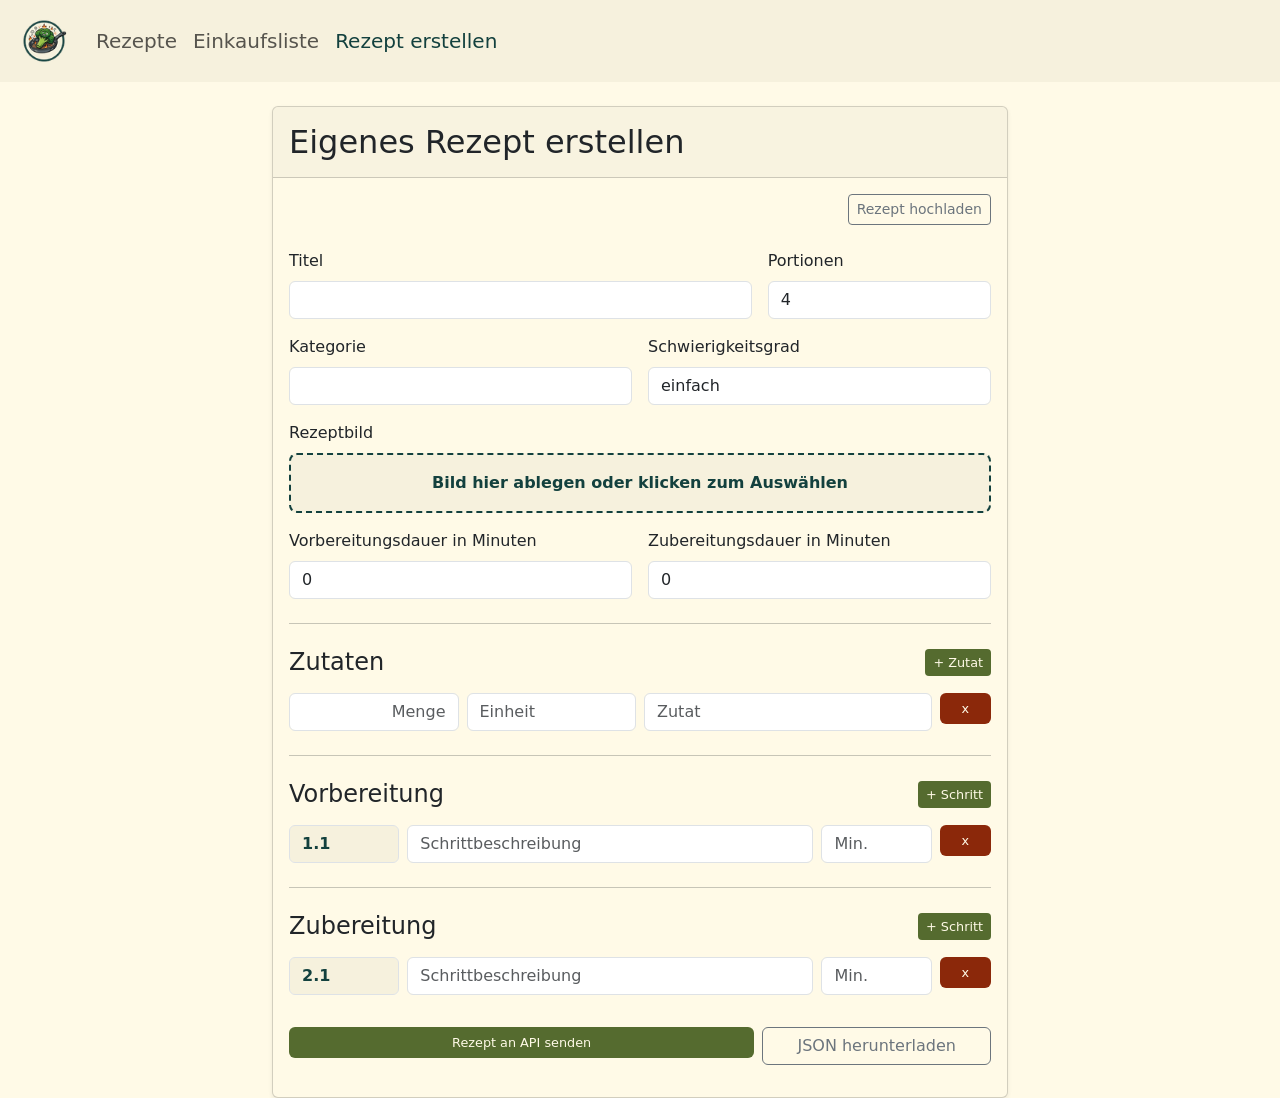
==== EigenesRezept.html @ d2a77f77 "Add files via upload V9" ====
﻿<!-- ----------------------------------------------------------------------------------------------------------------------------->
<!-- Kochbuch-Website - Eigenes Rezept Formular                                                                                       -->
<!-- ----------------------------------------------------------------------------------------------------------------------------->
<!-- Webtechnologien 2026                                                                                                       -->
<!-- Team Brokkoli                                                                                                              -->
<!-- ----------------------------------------------------------------------------------------------------------------------------->


<!DOCTYPE html>
<html lang="de">

<head>
    <meta charset="utf-8">
    <meta name="author" content="Luzie Kübler">
    <meta name="viewport" content="width=device-width, initial-scale=1">
    <title>Rezept erstellen</title>
    <link href="https://cdn.jsdelivr.net/npm/bootstrap@5.3.8/dist/css/bootstrap.min.css" rel="stylesheet"
        integrity="sha384-sRIl4kxILFvY47J16cr9ZwB07vP4J8+LH7qKQnuqkuIAvNWLzeN8tE5YBujZqJLB" crossorigin="anonymous">
    <link rel="stylesheet" href="css/style.css">
</head>

<body>
    <header>
        <nav class="navbar navbar-expand-lg eigene_navbar fs-5 bg-light mb-4">
            <a class="navbar-brand mx-3" href="#"><img src="img/Logo.png" class="img-fluid"
                    alt="Logo der App mit einem Brokkoli, der in einer Pfanne gegart wird"></a>
            <button class="navbar-toggler" type="button" data-bs-toggle="collapse" data-bs-target="#navbarSupportedContent"
                aria-controls="navbarSupportedContent" aria-expanded="false" aria-label="Toggle navigation">
                <span class="navbar-toggler-icon"></span>
            </button>

            <div class="collapse navbar-collapse" id="navbarSupportedContent">
                <ul class="navbar-nav me-auto">
                    <li class="nav-item">
                        <a class="nav-link" href="Rezepte.html">Rezepte</a>
                    </li>
                    <li class="nav-item">
                        <a class="nav-link" href="Einkaufsliste.html">Einkaufsliste</a>
                    </li>
                    <li class="nav-item">
                        <a class="nav-link active" aria-current="page" href="EigenesRezept.html">Rezept erstellen</a>
                    </li>
                </ul>
            </div>
        </nav>
    </header>

    <main class="container">
        <div class="row justify-content-center">
            <div class="col-md-8">
                <div class="card shadow-sm">
                    <div class="card-header py-3">
                        <h2 class="mb-0">Eigenes Rezept erstellen</h2>
                    </div>

                    <div class="card-body">
                        <div class="json-import-zeile mb-4">
                            <!--<span class="text-muted small">Vorhandenes Rezept laden:</span> -->
                            <input type="file" class="d-none" id="rezept-json-datei" accept=".json,application/json">
                            <button type="button" class="btn btn-sm btn-outline-secondary" id="rezept-json-laden">
                                Rezept hochladen
                            </button>
                        </div>

                        <form id="rezept-formular">
                            <div class="row g-3">
                                <div class="col-md-8">
                                    <label class="form-label" for="titel">Titel</label>
                                    <input type="text" class="form-control" id="titel" required>
                                </div>

                                <div class="col-md-4">
                                    <label class="form-label" for="portionen">Portionen</label>
                                    <input type="number" class="form-control" id="portionen" min="1" value="4" required>
                                </div>

                                <div class="col-md-6">
                                    <label class="form-label" for="kategorie">Kategorie</label>
                                    <input type="text" class="form-control" id="kategorie" required>
                                </div>

                                <div class="col-md-6">
                                    <label class="form-label" for="schwierigkeit">Schwierigkeitsgrad</label>
                                    <select class="form-control" id="schwierigkeit" required>
                                        <option value="einfach">einfach</option>
                                        <option value="mittel">mittel</option>
                                        <option value="schwer">schwer</option>
                                    </select>
                                </div>

                                <div class="col-12">
                                    <label class="form-label" for="bild-datei">Rezeptbild</label>
                                    <div class="bild-upload" id="bild-upload-bereich">
                                        <input type="file" class="d-none" id="bild-datei" accept="image/*">
                                        <div class="bild-upload-hinweis" id="bild-upload-hinweis">
                                            Bild hier ablegen oder klicken zum Auswählen
                                        </div>
                                        <img src="" alt="Vorschau des ausgewählten Rezeptbildes" class="bild-vorschau d-none" id="bild-vorschau">
                                        <button type="button" class="btn btn-sm btn-rot mt-2 d-none" id="bild-entfernen">
                                            Bild entfernen
                                        </button>
                                    </div>
                                </div>

                                <div class="col-md-6">
                                    <label class="form-label" for="vorbereitung-min">Vorbereitungsdauer in Minuten</label>
                                    <input type="number" class="form-control" id="vorbereitung-min" min="0" value="0">
                                </div>

                                <div class="col-md-6">
                                    <label class="form-label" for="kochen-min">Zubereitungsdauer in Minuten</label>
                                    <input type="number" class="form-control" id="kochen-min" min="0" value="0">
                                </div>
                            </div>

                            <hr class="my-4">

                            <div class="d-flex justify-content-between align-items-center mb-3">
                                <h4 class="mb-0">Zutaten</h4>
                                <button type="button" class="btn btn-sm btn-gruen" id="zutat-hinzufuegen">+ Zutat</button>
                            </div>

                            <div id="zutaten-container"></div>

                            <hr class="my-4">

                            <div class="d-flex justify-content-between align-items-center mb-3">
                                <h4 class="mb-0">Vorbereitung</h4>
                                <button type="button" class="btn btn-sm btn-gruen" id="vorbereitung-hinzufuegen">
                                    + Schritt
                                </button>
                            </div>

                            <div id="vorbereitung-container"></div>

                            <hr class="my-4">

                            <div class="d-flex justify-content-between align-items-center mb-3">
                                <h4 class="mb-0">Zubereitung</h4>
                                <button type="button" class="btn btn-sm btn-gruen" id="zubereitung-hinzufuegen">
                                    + Schritt
                                </button>
                            </div>

                            <div id="zubereitung-container"></div>

                            <div class="row g-2 mt-4">
                                <div class="col-md-8">
                                    <button type="submit" class="btn btn-gruen w-100">Rezept an API senden</button>
                                </div>
                                <div class="col-md-4">
                                    <button type="button" class="btn btn-outline-secondary w-100" id="rezept-json-speichern">
                                        JSON herunterladen
                                    </button>
                                </div>
                            </div>

                            <div class="mt-3" id="formular-meldung"></div>
                        </form>
                    </div>
                </div>
            </div>
        </div>
    </main>

    <script src="js/script-eigenesrezept.js"></script>
    <script src="https://cdn.jsdelivr.net/npm/bootstrap@5.3.8/dist/js/bootstrap.bundle.min.js"></script>
</body>

</html>
---- css/style.css ----
/* ---------------------------------------------------------------------------------------------------------------------------*/
/* Style für Kochbuch-Website                                                                                                 */
/* ---------------------------------------------------------------------------------------------------------------------------*/
/* Webtechnologien 2026                                                                                                       */
/* Team Brokkoli                                                                                                              */
/* ---------------------------------------------------------------------------------------------------------------------------*/
/* Farbpalette:                                                                                                               */
/*   helles beige: #fffae7                                                                                                    */
/*   dunkles beige: #f6f1dd                                                                                                   */
/*   grün: #458a33                                                                                                            */
/*   graugrün: #13413e                                                                                                        */
/* ---------------------------------------------------------------------------------------------------------------------------*/


/* Farben */
:root {
    --hintergrund-hell:      #fffae7;
    --hintergrund-dunkel:    #f6f1dd;
    --hintergrund-gruen:     darkolivegreen;
    --hintergrund-hellgruen: #83906c;
    --schrift-standard:      #13413e;
    --schrift-dunkel:        #13413e;
    --schrift-hoover:        #13413e;;
    --begrenzungen:          #13413e;
    --button-gruen:          darkolivegreen;
    --button-gruen-hoover:   #13413e;
    --button-rot:            #8b280a;
    --button-rot-hoover:     #a9411b;
}


/* Body */
body {
    background-color: var(--hintergrund-hell);
    color: var(--text);
}

/* Überschriften und Schriftarten */




/* Buttons */
.btn-gruen {
    background-color: var(--button-gruen);
    color: var(--hintergrund-hell);
    border: none;
    font-size: 0.8rem;
}

.btn-gruen:hover {
    background-color: var(--button-gruen-hoover);
    color: var(--hintergrund-hell);
}

.btn-rot {
    background-color: var(--button-rot);
    color: var(--hintergrund-hell);
    border: none;
    font-size: 0.8rem;
}

.btn-rot:hover {
    background-color: var(--button-rot-hoover);
    color: var(--hintergrund-hell);
}

/* Navigationsleiste */
.eigene_navbar {
    background-color: var(--hintergrund-dunkel) !important;
}

.navbar-nav .nav-link.active {
    color: var(--schrift-dunkel) !important;
}

.navbar-nav .nav-link:hover {
    color: var(--schrift-hoover) !important;
}

.navbar-brand img {
    width: 56px;
    height: 56px;
    object-fit: contain;
}

.eigene_navbar {
    min-height: 72px;
}

/* Suchleiste mit Filtern*/
.search-container {
    position: relative;
    display: flex;
    justify-content: center;
}
.greenbanner {
    background-color: var(--hintergrund-gruen);
    padding: 18px;
}

.search-input {
    height: 50px;
    border-radius: 30px;
    padding-left: 35px;
    border: none;
    display: flex;
    justify-content: center;
}

.search-btn {
    background-color: transparent;
    border: none;
}

.search-icon {
    height: 50px;
    background-color: var(--hintergrund-hellgruen);
    display: flex;
    align-items: center;
    margin-left: 20px;
    border-radius: 20px;
    padding: 10px;
}

.filter-btn {
    height: 50px;
    background-color: var(--hintergrund-gruen);
    display: flex;
    align-items: center;
    margin-right: 20px;
    border-radius: 20px;
    padding: 10px;
}

.filter-container {
    position: relative;
    display: flex;
}

.filterauswahl {
    background-color: var(--hintergrund-gruen);
    padding: 10px;
    border-radius: 20px;
    margin-right: 20px;
    color: white;
}

.filterauswahl select {
    width: 160px;
    background-color: white;
}

.filter-container {
    flex-wrap: wrap;
    gap: 0.75rem;
}

.filterauswahl {
    margin-right: 0;
}

@media (max-width: 768px) {
    .filter-container {
        flex-direction: column;
    }

    .filterauswahl {
        width: 100%;
        flex-wrap: wrap;
    }

    .filterauswahl select {
        width: 100%;
    }
}

/* Rezeptkarten (Rezepte) */
.begrenzung{
    border: 3px solid var(--begrenzungen) !important;    
    display: flex !important;           
    line-height: 0 !important;
}

.begrenzung img{
    transition: transform 0.3s ease;
    width: 100%;
    height: auto;
    display: block !important;
}

.begrenzung:hover img{
    transform: scale(1.1);
}

.recipe-title-overlay {
    text-shadow: 2px 2px 4px rgba(0, 0, 0, 0.7);
}

.filter{
    filter: sepia(30%);
}

@media (max-width: 576px) {
    .d-flex.justify-content-between.align-items-center {
        flex-wrap: wrap;
        gap: 0.75rem;
    }

    .d-flex.gap-3 {
        flex-wrap: wrap;
        gap: 0.5rem !important;
    }
}


/* Zettel und Listen (Einkaufs- und Vorratsliste) */
.card {
    background-color: var(--hintergrund-hell);
}

.list-group-item {
    background-color: var(--hintergrund-hell) !important;
    border-color: var(--begrenzungen);
    color: var(--schrift-standard) !important;
}

.listen-eintrag {
    display: grid;
    grid-template-columns: 1fr auto;
    align-items: center;
    gap: 1rem;
}

.artikel-info {
    display: flex;
    gap: 0.75rem;
    align-items: baseline;
    min-width: 0;
}

.artikel-menge {
    flex: 0 0 auto;
}

.artikel-name {
    word-break: break-word;
}

.listen-eintrag .btn-group {
    justify-self: end;
    width: auto;
}

.listen-eintrag .btn {
    width: auto;
    min-width: 72px;
    padding: 0.25rem 0.6rem;
}

/* Zutaten und Portionen (Rezept) */
.zutaten-liste-zeile {
    display: grid;
    grid-template-columns: 45px 65px 1fr;
    align-items: center;
    gap: 0.5rem;
}

.zutat-menge {
    text-align: right;
    color: var(--schrift-standard);
}

.zutat-einheit {
    color: #6c757d;
}

.zutat-name {
    color: var(--schrift-standard);
}

.portionen-input {
    max-width: 55px;
    flex-shrink: 0;
    text-align: center;
}

/*Styling Startseite*/
.titel-hintergrund {
    position: absolute;
    bottom: 0;
    left: 0;
    width: 100%;
    padding: 1rem;
    background: #13413E66; 
    backdrop-filter: blur(8px); 
    -webkit-backdrop-filter: blur(8px);
}

.badges-liste {
    display: flex;
    flex-wrap: wrap;
    gap: 0.25rem;
    margin-bottom: 0.5rem;
}

.rezept-badge {
    display: inline-block;
    padding: 0.75rem 0.75rem;
    font-size: 0.7rem;
    font-weight: 500;
    border-radius: 0.75rem;
    color: #ffffff;
    background-color: #FFFAE733;
    border: 1px solid #FFFFFF4C;
}

.rezept-titel {
    margin: 0;
    color: #ffffff;
    text-shadow: 2px 2px 4px #00000080;
}

@media (max-width: 576px) {
    .card-header {
        flex-direction: column;
        align-items: stretch !important;
        gap: 0.75rem;
    }

    .card-header .btn-group {
        width: 100%;
    }

    .card-header .btn {
        flex: 1;
    }
}

/* Bild-Upload (Eigenes Rezept) */
.bild-upload {
    border: 2px dashed var(--begrenzungen);
    border-radius: 0.5rem;
    padding: 1rem;
    text-align: center;
    cursor: pointer;
    background-color: var(--hintergrund-dunkel);
    color: var(--schrift-standard);
}

.bild-upload-aktiv {
    background-color: var(--hintergrund-hellgruen);
}

.bild-upload-hinweis {
    font-weight: 600;
}

.bild-vorschau {
    display: block;
    max-width: 100%;
    max-height: 260px;
    object-fit: cover;
    border-radius: 0.5rem;
    margin: 0.75rem auto 0;
}

/* Eigenes Rezept: dezenter JSON-Import und dynamische Schritte */
.json-import-zeile {
    display: flex;
    justify-content: flex-end;
    align-items: center;
    gap: 0.75rem;
}

.schritt-eingabe .schritt-nummer {
    background-color: var(--hintergrund-dunkel);
    color: var(--schrift-standard);
    font-weight: 600;
}

/* Rezeptseite: Schritte mit optionaler Zeitangabe */
.rezept-schritt {
    padding: 0.75rem 0;
    border-top: 1px solid rgba(19, 65, 62, 0.2);
}

.rezept-schritt-kopf {
    display: flex;
    align-items: baseline;
    justify-content: space-between;
    gap: 1rem;
    margin-bottom: 0.35rem;
}

.rezept-schritt-titel {
    margin: 0;
    font-size: 1.05rem;
    font-weight: 600;
}

.rezept-schritt-zeit {
    color: #6c757d;
    font-size: 0.9rem;
    white-space: nowrap;
}

/* Barrierefreiheit */
a:focus-visible,
button:focus-visible,
input:focus-visible,
select:focus-visible,
textarea:focus-visible {
    outline: 3px solid #13413e;
    outline-offset: 3px;
}
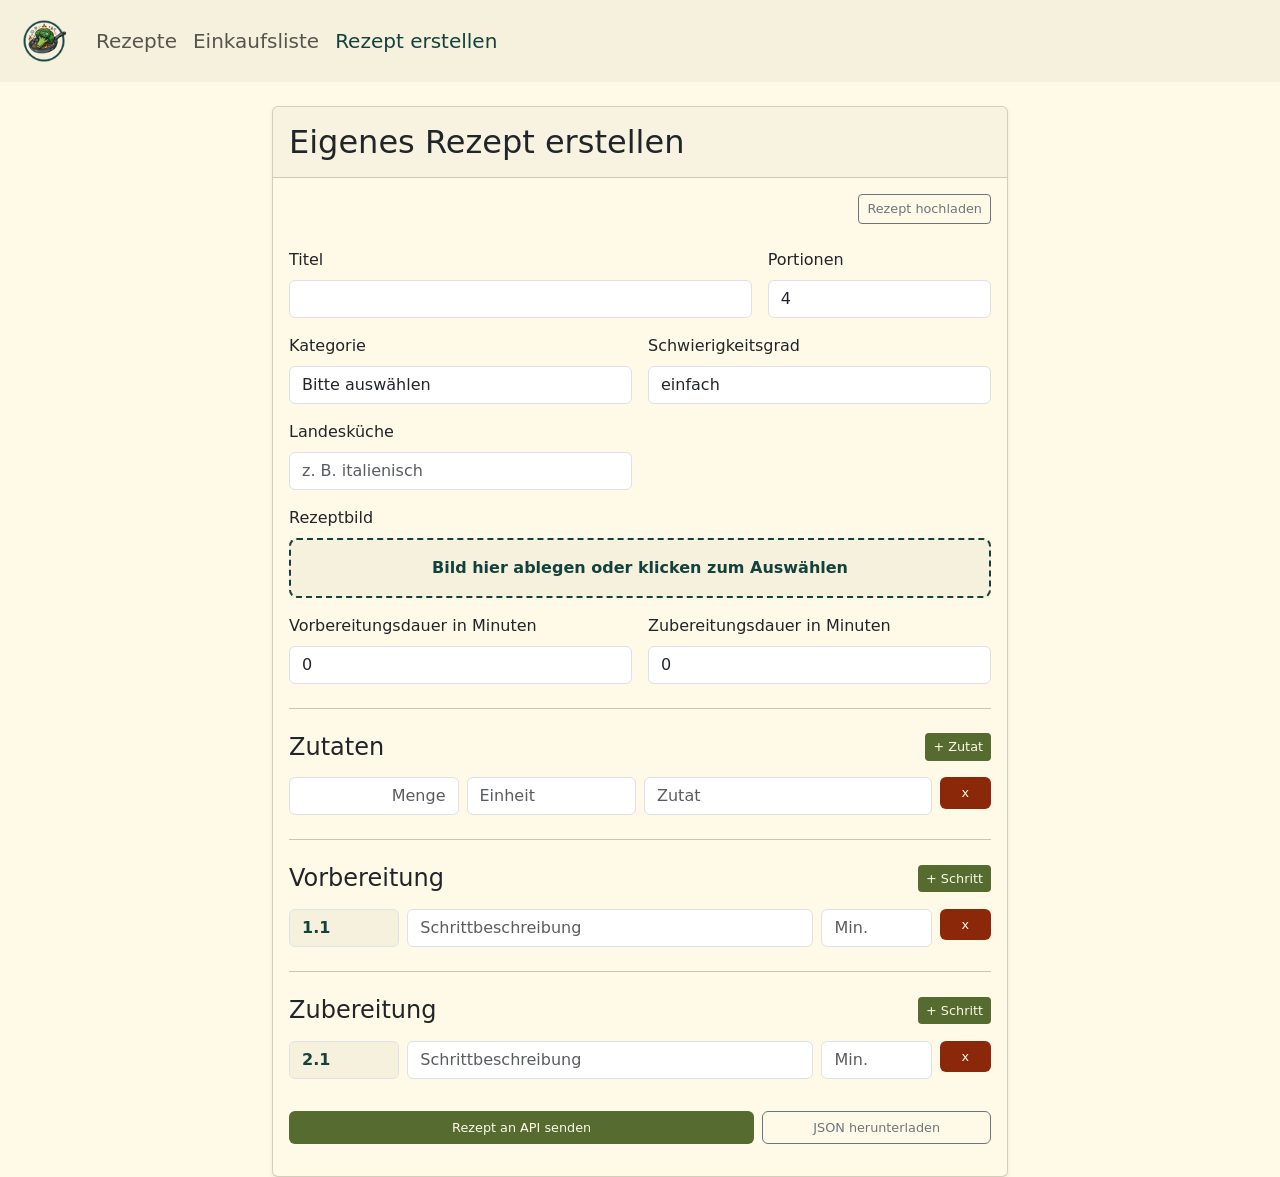
==== commit b798edfe: "Add files via upload" ====
--- a/EigenesRezept.html
+++ b/EigenesRezept.html
@@ -1,10 +1,9 @@
-﻿<!-- ----------------------------------------------------------------------------------------------------------------------------->
-<!-- Kochbuch-Website - Eigenes Rezept Formular                                                                                       -->
-<!-- ----------------------------------------------------------------------------------------------------------------------------->
-<!-- Webtechnologien 2026                                                                                                       -->
-<!-- Team Brokkoli                                                                                                              -->
-<!-- ----------------------------------------------------------------------------------------------------------------------------->
-
+﻿<!-- -------------------------------------->
+<!-- Kochbuch-Website - Eigenes Rezept   -->
+<!-- -------------------------------------->
+<!-- Webtechnologien 2026                -->
+<!-- Team Brokkoli                       -->
+<!-- -------------------------------------->
 
 <!DOCTYPE html>
 <html lang="de">
@@ -20,19 +19,20 @@
 </head>
 
 <body>
+<!-- Header mit Navbar samt Logo   -->
     <header>
         <nav class="navbar navbar-expand-lg eigene_navbar fs-5 bg-light mb-4">
             <a class="navbar-brand mx-3" href="#"><img src="img/Logo.png" class="img-fluid"
                     alt="Logo der App mit einem Brokkoli, der in einer Pfanne gegart wird"></a>
             <button class="navbar-toggler" type="button" data-bs-toggle="collapse" data-bs-target="#navbarSupportedContent"
-                aria-controls="navbarSupportedContent" aria-expanded="false" aria-label="Toggle navigation">
+                aria-controls="navbarSupportedContent" aria-expanded="false" aria-label="Navigation ein- oder ausblenden">
                 <span class="navbar-toggler-icon"></span>
             </button>
 
             <div class="collapse navbar-collapse" id="navbarSupportedContent">
                 <ul class="navbar-nav me-auto">
                     <li class="nav-item">
-                        <a class="nav-link" href="Rezepte.html">Rezepte</a>
+                        <a class="nav-link" href="index.html">Rezepte</a>
                     </li>
                     <li class="nav-item">
                         <a class="nav-link" href="Einkaufsliste.html">Einkaufsliste</a>
@@ -45,40 +45,53 @@
         </nav>
     </header>
 
+<!-- Eigenes Rezept - Formular -->
     <main class="container">
         <div class="row justify-content-center">
             <div class="col-md-8">
                 <div class="card shadow-sm">
                     <div class="card-header py-3">
-                        <h2 class="mb-0">Eigenes Rezept erstellen</h2>
+                        <h2 class="mb-0" id="formular-titel">Eigenes Rezept erstellen</h2>
                     </div>
 
+    <!-- Eigenes Rezept importieren (JSON) -->
                     <div class="card-body">
                         <div class="json-import-zeile mb-4">
-                            <!--<span class="text-muted small">Vorhandenes Rezept laden:</span> -->
                             <input type="file" class="d-none" id="rezept-json-datei" accept=".json,application/json">
-                            <button type="button" class="btn btn-sm btn-outline-secondary" id="rezept-json-laden">
+                            <button type="button" class="btn btn-sm btn-outline-secondary" id="rezept-json-laden" aria-label="Rezept aus einer JSON-Datei laden">
                                 Rezept hochladen
                             </button>
                         </div>
 
+    <!-- Eigenes Rezept eingeben -->                    
                         <form id="rezept-formular">
                             <div class="row g-3">
+                                <!-- Titel -->
                                 <div class="col-md-8">
                                     <label class="form-label" for="titel">Titel</label>
                                     <input type="text" class="form-control" id="titel" required>
                                 </div>
 
+                                <!-- Portionen -->
                                 <div class="col-md-4">
                                     <label class="form-label" for="portionen">Portionen</label>
                                     <input type="number" class="form-control" id="portionen" min="1" value="4" required>
                                 </div>
-
+                                
+                                <!-- Kategorie --> 
                                 <div class="col-md-6">
                                     <label class="form-label" for="kategorie">Kategorie</label>
-                                    <input type="text" class="form-control" id="kategorie" required>
-                                </div>
-
+                                    <select class="form-control" id="kategorie" required>
+                                        <option value="" selected disabled>Bitte auswählen</option>
+                                        <option value="Frühstück">Frühstück</option>
+                                        <option value="Hauptgericht">Hauptgericht</option>
+                                        <option value="Vorspeise">Vorspeise</option>
+                                        <option value="Dessert">Dessert</option>
+                                        <option value="Sonstiges">Sonstiges</option>
+                                    </select>
+                                </div>
+
+                                <!-- Schwierigkeitsgrad -->
                                 <div class="col-md-6">
                                     <label class="form-label" for="schwierigkeit">Schwierigkeitsgrad</label>
                                     <select class="form-control" id="schwierigkeit" required>
@@ -88,6 +101,13 @@
                                     </select>
                                 </div>
 
+                                <!-- Landesküche -->
+                                <div class="col-md-6">
+                                    <label class="form-label" for="kueche">Landesküche</label>
+                                    <input type="text" class="form-control" id="kueche" placeholder="z. B. italienisch" required>
+                                </div>
+
+                                <!-- Bild-Upload -->
                                 <div class="col-12">
                                     <label class="form-label" for="bild-datei">Rezeptbild</label>
                                     <div class="bild-upload" id="bild-upload-bereich">
@@ -96,12 +116,13 @@
                                             Bild hier ablegen oder klicken zum Auswählen
                                         </div>
                                         <img src="" alt="Vorschau des ausgewählten Rezeptbildes" class="bild-vorschau d-none" id="bild-vorschau">
-                                        <button type="button" class="btn btn-sm btn-rot mt-2 d-none" id="bild-entfernen">
+                                        <button type="button" class="btn btn-sm btn-rot mt-2 d-none" id="bild-entfernen" aria-label="Ausgewähltes Rezeptbild entfernen">
                                             Bild entfernen
                                         </button>
                                     </div>
                                 </div>
 
+                                <!-- Vorbereitungs- und Zubereitungsdauer -->
                                 <div class="col-md-6">
                                     <label class="form-label" for="vorbereitung-min">Vorbereitungsdauer in Minuten</label>
                                     <input type="number" class="form-control" id="vorbereitung-min" min="0" value="0">
@@ -115,47 +136,48 @@
 
                             <hr class="my-4">
 
+                            <!-- Zutaten-Bereich mit Button und Container (wird dynamisch erweitert) -->
                             <div class="d-flex justify-content-between align-items-center mb-3">
                                 <h4 class="mb-0">Zutaten</h4>
-                                <button type="button" class="btn btn-sm btn-gruen" id="zutat-hinzufuegen">+ Zutat</button>
-                            </div>
-
+                                <button type="button" class="btn btn-sm btn-gruen" id="zutat-hinzufuegen" aria-label="Weitere Zutat hinzufügen">+ Zutat</button>
+                            </div>
                             <div id="zutaten-container"></div>
 
                             <hr class="my-4">
 
+                            <!-- Vorbereitungs-Bereich mit Button und Container (wird dynamisch erweitert) -->
                             <div class="d-flex justify-content-between align-items-center mb-3">
                                 <h4 class="mb-0">Vorbereitung</h4>
-                                <button type="button" class="btn btn-sm btn-gruen" id="vorbereitung-hinzufuegen">
+                                <button type="button" class="btn btn-sm btn-gruen" id="vorbereitung-hinzufuegen" aria-label="Weiteren Vorbereitungsschritt hinzufügen">
                                     + Schritt
                                 </button>
                             </div>
-
                             <div id="vorbereitung-container"></div>
 
                             <hr class="my-4">
 
+                            <!-- Zubereitungs-Bereich mit Button und Container (wird dynamisch erweitert) -->
                             <div class="d-flex justify-content-between align-items-center mb-3">
                                 <h4 class="mb-0">Zubereitung</h4>
-                                <button type="button" class="btn btn-sm btn-gruen" id="zubereitung-hinzufuegen">
+                                <button type="button" class="btn btn-sm btn-gruen" id="zubereitung-hinzufuegen" aria-label="Weiteren Zubereitungsschritt hinzufügen">
                                     + Schritt
                                 </button>
                             </div>
-
                             <div id="zubereitung-container"></div>
 
+    <!-- Eigenes Rezept senden oder speichern -->
                             <div class="row g-2 mt-4">
                                 <div class="col-md-8">
-                                    <button type="submit" class="btn btn-gruen w-100">Rezept an API senden</button>
+                                    <button type="submit" class="btn btn-gruen w-100 h-100" id="rezept-api-senden" aria-label="Rezept an die API senden">Rezept an API senden</button>
                                 </div>
                                 <div class="col-md-4">
-                                    <button type="button" class="btn btn-outline-secondary w-100" id="rezept-json-speichern">
+                                    <button type="button" class="btn btn-outline-secondary w-100 h-100" id="rezept-json-speichern" aria-label="Rezept als JSON-Datei herunterladen">
                                         JSON herunterladen
                                     </button>
                                 </div>
                             </div>
 
-                            <div class="mt-3" id="formular-meldung"></div>
+                            <div class="mt-3" id="formular-meldung" aria-live="polite" aria-atomic="true"></div>
                         </form>
                     </div>
                 </div>
@@ -163,8 +185,30 @@
         </div>
     </main>
 
+<!-- API-Key Abfrage -->
+    <div class="modal fade" id="api-key-dialog" tabindex="-1" aria-labelledby="api-key-dialog-titel" aria-hidden="true">
+        <div class="modal-dialog modal-dialog-centered">
+            <div class="modal-content eigener-dialog">
+                <div class="modal-header">
+                    <h2 class="modal-title fs-5" id="api-key-dialog-titel">API-Key eingeben</h2>
+                </div>
+                <div class="modal-body">
+                    <p>Zum Speichern im Backend wird ein API-Key benötigt. Er wird nicht im Browser gespeichert.</p>
+                    <label for="api-key-eingabe" class="form-label">API-Key</label>
+                    <input type="password" class="form-control" id="api-key-eingabe" autocomplete="off" aria-describedby="api-key-hinweis">
+                    <div id="api-key-hinweis" class="form-text">Der Schlüssel gilt nur für diesen Sendevorgang.</div>
+                    <div class="alert alert-danger d-none mt-3 mb-0" id="api-key-fehler" role="alert"></div>
+                </div>
+                <div class="modal-footer">
+                    <button type="button" class="btn btn-rot" data-bs-dismiss="modal" id="api-key-abbrechen" aria-label="API-Übertragung abbrechen">Abbrechen</button>
+                    <button type="button" class="btn btn-gruen" id="api-key-bestaetigen" aria-label="API-Key bestätigen und Rezept senden">OK</button>
+                </div>
+            </div>
+        </div>
+    </div>
+
+    <script src="https://cdn.jsdelivr.net/npm/bootstrap@5.3.8/dist/js/bootstrap.bundle.min.js"></script>
     <script src="js/script-eigenesrezept.js"></script>
-    <script src="https://cdn.jsdelivr.net/npm/bootstrap@5.3.8/dist/js/bootstrap.bundle.min.js"></script>
 </body>
 
 </html>
--- a/css/style.css
+++ b/css/style.css
@@ -41,6 +41,10 @@
 
 
 /* Buttons */
+.btn {
+    font-size: 0.8rem;
+}
+
 .btn-gruen {
     background-color: var(--button-gruen);
     color: var(--hintergrund-hell);
@@ -63,6 +67,19 @@
 .btn-rot:hover {
     background-color: var(--button-rot-hoover);
     color: var(--hintergrund-hell);
+}
+
+/* Einheitliche Dialogfenster im Farbschema der Website */
+.eigener-dialog {
+    color: var(--schrift-standard);
+    background-color: var(--hintergrund-hell);
+    border: 2px solid var(--begrenzungen);
+}
+
+.eigener-dialog .modal-header,
+.eigener-dialog .modal-footer {
+    background-color: var(--hintergrund-dunkel);
+    border-color: rgba(19, 65, 62, 0.25);
 }
 
 /* Navigationsleiste */
@@ -413,4 +430,4 @@
 textarea:focus-visible {
     outline: 3px solid #13413e;
     outline-offset: 3px;
-}+}
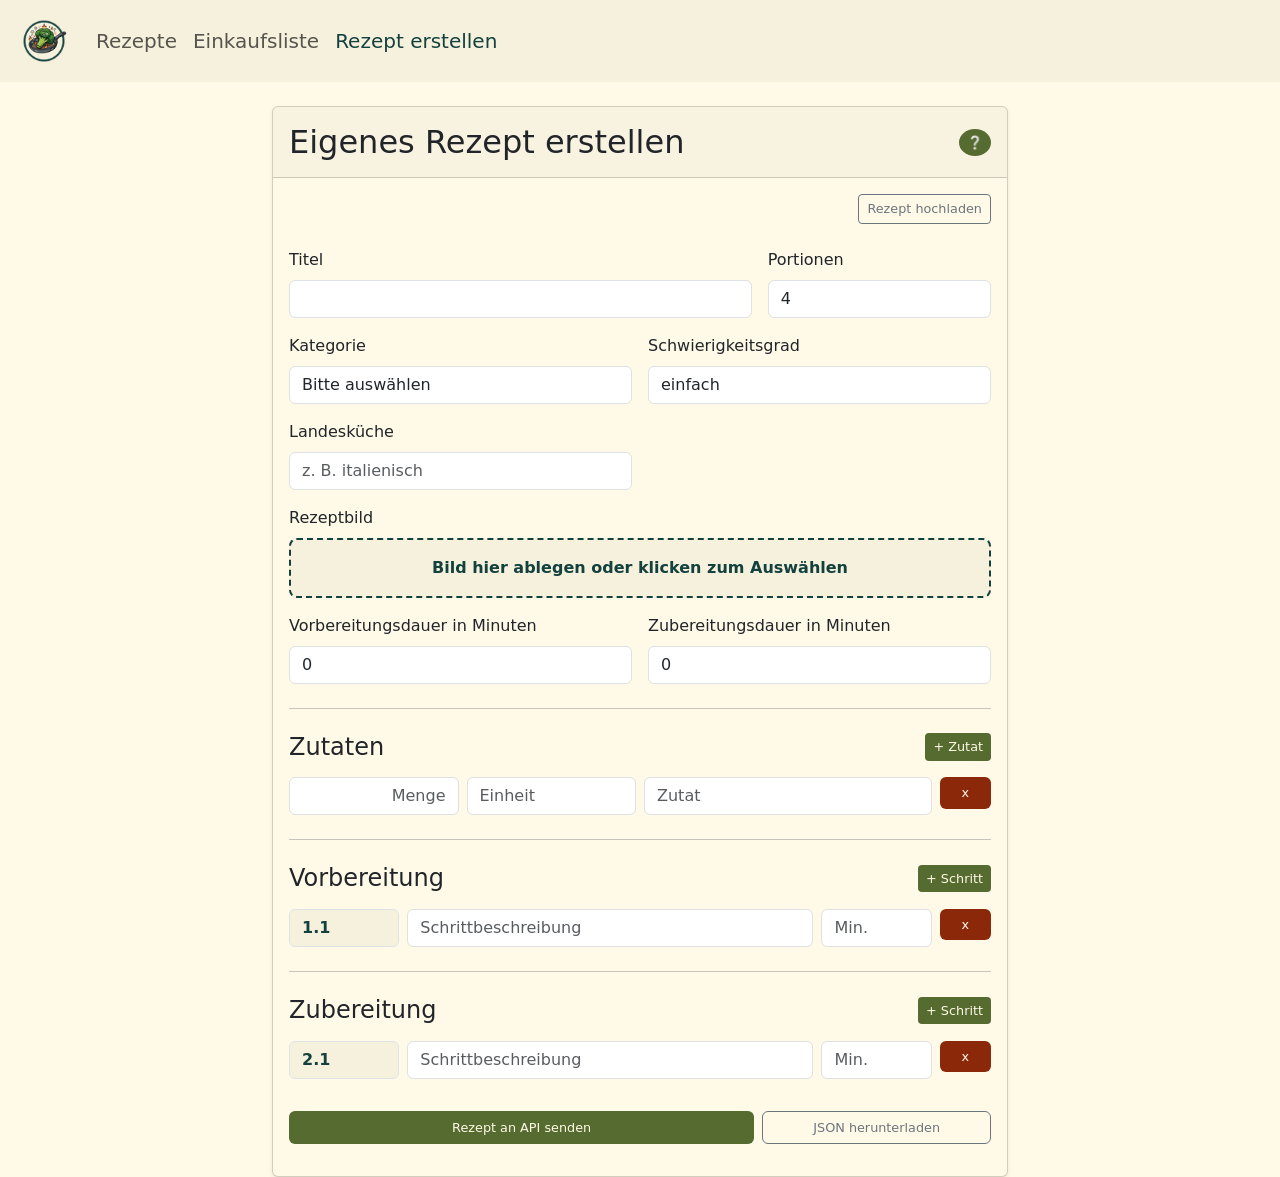
==== commit 75fcf816: "V12 aus drive" ====
--- a/EigenesRezept.html
+++ b/EigenesRezept.html
@@ -15,13 +15,19 @@
     <title>Rezept erstellen</title>
     <link href="https://cdn.jsdelivr.net/npm/bootstrap@5.3.8/dist/css/bootstrap.min.css" rel="stylesheet"
         integrity="sha384-sRIl4kxILFvY47J16cr9ZwB07vP4J8+LH7qKQnuqkuIAvNWLzeN8tE5YBujZqJLB" crossorigin="anonymous">
+    <!-- Intro.js CSS -->
+    <link rel="stylesheet" href="https://cdnjs.cloudflare.com/ajax/libs/intro.js/7.2.0/introjs.min.css">
     <link rel="stylesheet" href="css/style.css">
 </head>
 
 <body>
-<!-- Header mit Navbar samt Logo   -->
+<!-- Header mit Navbar samt Logo -->
     <header>
-        <nav class="navbar navbar-expand-lg eigene_navbar fs-5 bg-light mb-4">
+        <nav class="navbar navbar-expand-lg eigene_navbar fs-5 bg-light mb-4"
+             data-title="Navigation" 
+             data-intro="Über die Menüleiste kannst du jederzeit wieder zur Rezeptübersicht oder zur Einkaufsliste zurückkehren." 
+             data-step="1"
+             data-tooltip-class="erster-schritt-tooltip">
             <a class="navbar-brand mx-3" href="#"><img src="img/Logo.png" class="img-fluid"
                     alt="Logo der App mit einem Brokkoli, der in einer Pfanne gegart wird"></a>
             <button class="navbar-toggler" type="button" data-bs-toggle="collapse" data-bs-target="#navbarSupportedContent"
@@ -50,22 +56,31 @@
         <div class="row justify-content-center">
             <div class="col-md-8">
                 <div class="card shadow-sm">
-                    <div class="card-header py-3">
+                    <div class="card-header py-3 d-flex justify-content-between align-items-center">
                         <h2 class="mb-0" id="formular-titel">Eigenes Rezept erstellen</h2>
+                        <!-- Fragezeichen-Button für das Tutorial -->
+                        <button type="button" id="start-tutorial-btn" class="btn btn-sm btn-gruen rounded-circle px-2 py-1 fw-bold" title="Hilfe & Tour starten" aria-label="Tutorial starten">
+                            ❔
+                        </button>
                     </div>
 
     <!-- Eigenes Rezept importieren (JSON) -->
                     <div class="card-body">
                         <div class="json-import-zeile mb-4">
                             <input type="file" class="d-none" id="rezept-json-datei" accept=".json,application/json">
-                            <button type="button" class="btn btn-sm btn-outline-secondary" id="rezept-json-laden" aria-label="Rezept aus einer JSON-Datei laden">
+                            <button type="button" class="btn btn-sm btn-outline-secondary" id="rezept-json-laden" aria-label="Rezept aus einer JSON-Datei laden" data-title="Rezept-Import"
+                             data-intro="Du hast bereits ein gespeichertes Rezept als JSON-Datei? Lade es hier hoch, um das Formular automatisch auszufüllen."
+                             data-step="2">
                                 Rezept hochladen
                             </button>
                         </div>
 
     <!-- Eigenes Rezept eingeben -->                    
                         <form id="rezept-formular">
-                            <div class="row g-3">
+                            <div class="row g-3"
+                                 data-title="Basisdaten"
+                                 data-intro="Trage hier Titel, Portionen, Kategorien, Bild sowie die Zubereitungszeiten ein."
+                                 data-step="3">
                                 <!-- Titel -->
                                 <div class="col-md-8">
                                     <label class="form-label" for="titel">Titel</label>
@@ -84,9 +99,9 @@
                                     <select class="form-control" id="kategorie" required>
                                         <option value="" selected disabled>Bitte auswählen</option>
                                         <option value="Frühstück">Frühstück</option>
-                                        <option value="Hauptgericht">Hauptgericht</option>
+                                        <option value="Hauptgericht">Hauptgericht</option>
                                         <option value="Vorspeise">Vorspeise</option>
-                                        <option value="Dessert">Dessert</option>
+                                        <option value="Dessert">Dessert</option>
                                         <option value="Sonstiges">Sonstiges</option>
                                     </select>
                                 </div>
@@ -136,37 +151,45 @@
 
                             <hr class="my-4">
 
-                            <!-- Zutaten-Bereich mit Button und Container (wird dynamisch erweitert) -->
-                            <div class="d-flex justify-content-between align-items-center mb-3">
-                                <h4 class="mb-0">Zutaten</h4>
-                                <button type="button" class="btn btn-sm btn-gruen" id="zutat-hinzufuegen" aria-label="Weitere Zutat hinzufügen">+ Zutat</button>
+                            <!-- Zutaten & Schritte -->
+                            <div data-title="Zutaten & Schritte"
+                                 data-intro="Über die grünen Buttons kannst du dynamisch neue Zutaten, Vorbereitungsschritte und Zubereitungsschritte hinzufügen."
+                                 data-step="4">
+                                <!-- Zutaten-Bereich -->
+                                <div class="d-flex justify-content-between align-items-center mb-3">
+                                    <h4 class="mb-0">Zutaten</h4>
+                                    <button type="button" class="btn btn-sm btn-gruen" id="zutat-hinzufuegen" aria-label="Weitere Zutat hinzufügen">+ Zutat</button>
+                                </div>
+                                <div id="zutaten-container"></div>
+
+                                <hr class="my-4">
+
+                                <!-- Vorbereitungs-Bereich -->
+                                <div class="d-flex justify-content-between align-items-center mb-3">
+                                    <h4 class="mb-0">Vorbereitung</h4>
+                                    <button type="button" class="btn btn-sm btn-gruen" id="vorbereitung-hinzufuegen" aria-label="Weiteren Vorbereitungsschritt hinzufügen">
+                                        + Schritt
+                                    </button>
+                                </div>
+                                <div id="vorbereitung-container"></div>
+
+                                <hr class="my-4">
+
+                                <!-- Zubereitungs-Bereich -->
+                                <div class="d-flex justify-content-between align-items-center mb-3">
+                                    <h4 class="mb-0">Zubereitung</h4>
+                                    <button type="button" class="btn btn-sm btn-gruen" id="zubereitung-hinzufuegen" aria-label="Weiteren Zubereitungsschritt hinzufügen">
+                                        + Schritt
+                                    </button>
+                                </div>
+                                <div id="zubereitung-container"></div>
                             </div>
-                            <div id="zutaten-container"></div>
-
-                            <hr class="my-4">
-
-                            <!-- Vorbereitungs-Bereich mit Button und Container (wird dynamisch erweitert) -->
-                            <div class="d-flex justify-content-between align-items-center mb-3">
-                                <h4 class="mb-0">Vorbereitung</h4>
-                                <button type="button" class="btn btn-sm btn-gruen" id="vorbereitung-hinzufuegen" aria-label="Weiteren Vorbereitungsschritt hinzufügen">
-                                    + Schritt
-                                </button>
-                            </div>
-                            <div id="vorbereitung-container"></div>
-
-                            <hr class="my-4">
-
-                            <!-- Zubereitungs-Bereich mit Button und Container (wird dynamisch erweitert) -->
-                            <div class="d-flex justify-content-between align-items-center mb-3">
-                                <h4 class="mb-0">Zubereitung</h4>
-                                <button type="button" class="btn btn-sm btn-gruen" id="zubereitung-hinzufuegen" aria-label="Weiteren Zubereitungsschritt hinzufügen">
-                                    + Schritt
-                                </button>
-                            </div>
-                            <div id="zubereitung-container"></div>
 
     <!-- Eigenes Rezept senden oder speichern -->
-                            <div class="row g-2 mt-4">
+                            <div class="row g-2 mt-4"
+                                 data-title="Speichern & Senden"
+                                 data-intro="Lade dein Rezept lokal als JSON-Datei herunter oder sende es direkt per API an die Online-Datenbank."
+                                 data-step="5">
                                 <div class="col-md-8">
                                     <button type="submit" class="btn btn-gruen w-100 h-100" id="rezept-api-senden" aria-label="Rezept an die API senden">Rezept an API senden</button>
                                 </div>
@@ -207,6 +230,8 @@
         </div>
     </div>
 
+    <!-- Java Script -->
+    <script src="https://cdnjs.cloudflare.com/ajax/libs/intro.js/7.2.0/intro.min.js"></script>
     <script src="https://cdn.jsdelivr.net/npm/bootstrap@5.3.8/dist/js/bootstrap.bundle.min.js"></script>
     <script src="js/script-eigenesrezept.js"></script>
 </body>
--- a/css/style.css
+++ b/css/style.css
@@ -193,21 +193,28 @@
 }
 
 /* Rezeptkarten (Rezepte) */
-.begrenzung{
+.begrenzung {
     border: 3px solid var(--begrenzungen) !important;    
     display: flex !important;           
     line-height: 0 !important;
-}
-
-.begrenzung img{
-    transition: transform 0.3s ease;
+    overflow: hidden !important; 
+}
+
+.begrenzung img {
+    transition: transform 0.3s cubic-bezier(0.25, 1, 0.5, 1);
     width: 100%;
     height: auto;
     display: block !important;
-}
-
-.begrenzung:hover img{
-    transform: scale(1.1);
+    
+    /* Perfektes Pre-Rendering beim ersten Laden */
+    will-change: transform;
+    backface-visibility: hidden;
+    transform: scale(1.0001) translateZ(0); /* Zwingt GPU-Layer sofort beim Pageload */
+    transform-origin: center center;
+}
+
+.begrenzung:hover img {
+    transform: scale(1.1) translateZ(0);
 }
 
 .recipe-title-overlay {
@@ -431,3 +438,71 @@
     outline: 3px solid #13413e;
     outline-offset: 3px;
 }
+
+/* Turorial */
+
+.erster-schritt-tooltip {
+    margin-left: 15px !important;
+}
+
+#start-tutorial-btn-index {
+    width: 50px;
+    height: 50px;
+    font-size: 26px !important;
+    text-align: center !important;
+    border-radius: 16px !important;
+    display: inline-flex !important;
+    align-items: center !important;
+    justify-content: center !important;
+    line-height: 1 !important;
+}
+
+.introjs-tooltip {
+    background-color: var(--hintergrund-hell) !important;
+    color: var(--schrift-standard) !important;
+    border: 2px solid var(--begrenzungen) !important;
+    border-radius: 16px !important;
+    box-shadow: 0 4px 15px rgba(19, 65, 62, 0.15) !important;
+    padding: 18px !important;}
+
+.introjs-button {
+    background-color: var(--button-gruen) !important;
+    color: var(--hintergrund-hell) !important;
+    border: none !important;
+    border-radius: 10px !important;
+    text-shadow: none !important;
+    font-weight: 600 !important;
+    padding: 6px 14px !important;
+    transition: background-color 0.2s ease !important;
+}
+.introjs-button:hover, 
+.introjs-button:focus {
+    background-color: var(--button-gruen-hoover) !important;
+    color: var(--hintergrund-hell) !important;
+    box-shadow: none !important;
+}
+.introjs-disabled, 
+.introjs-disabled:hover {
+    background-color: #c5ccb8 !important;
+    color: #6c757d !important;
+    cursor: not-allowed !important;
+}
+
+.introjs-arrow.top {
+    border-bottom-color: var(--begrenzungen) !important;
+}
+
+.introjs-arrow.right {
+    border-left-color: var(--begrenzungen) !important;
+}
+
+
+.introjs-arrow.bottom {
+    border-top-color: var(--begrenzungen) !important;
+}
+
+
+.introjs-arrow.left {
+    border-right-color: var(--begrenzungen) !important;
+}
+
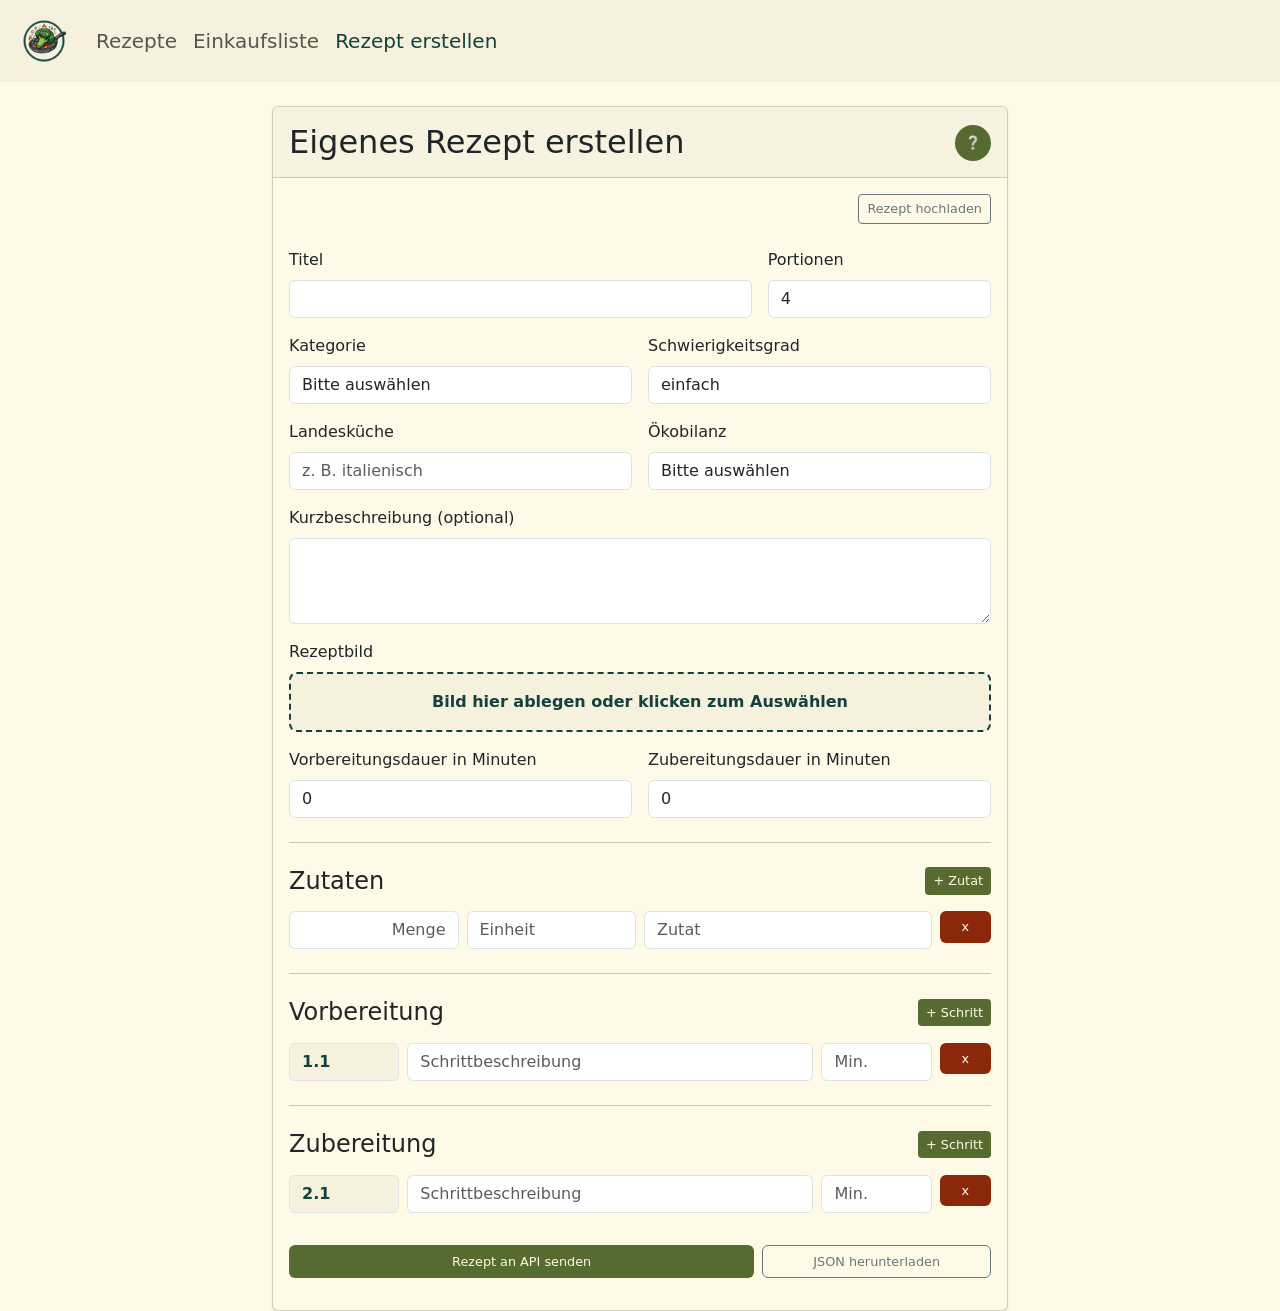
==== commit 0ef974a8: "Add files via upload" ====
--- a/EigenesRezept.html
+++ b/EigenesRezept.html
@@ -79,7 +79,7 @@
                         <form id="rezept-formular">
                             <div class="row g-3"
                                  data-title="Basisdaten"
-                                 data-intro="Trage hier Titel, Portionen, Kategorien, Bild sowie die Zubereitungszeiten ein."
+                                 data-intro="Trage hier Titel, Portionen, Kategorien, Ökobilanz, Kurzbeschreibung, Bild sowie die Zubereitungszeiten ein."
                                  data-step="3">
                                 <!-- Titel -->
                                 <div class="col-md-8">
@@ -120,6 +120,21 @@
                                 <div class="col-md-6">
                                     <label class="form-label" for="kueche">Landesküche</label>
                                     <input type="text" class="form-control" id="kueche" placeholder="z. B. italienisch" required>
+                                </div>
+
+                                <!-- Ökobilanz und Kurzbeschreibung -->
+                                <div class="col-md-6">
+                                    <label class="form-label" for="oekobilanz">Ökobilanz</label>
+                                    <select class="form-control" id="oekobilanz" required>
+                                        <option value="" selected disabled>Bitte auswählen</option>
+                                        <option value="gut">gut</option>
+                                        <option value="mittel">mittel</option>
+                                        <option value="schlecht">schlecht</option>
+                                    </select>
+                                </div>
+                                <div class="col-12">
+                                    <label class="form-label" for="kurzbeschreibung">Kurzbeschreibung (optional)</label>
+                                    <textarea class="form-control" id="kurzbeschreibung" rows="3"></textarea>
                                 </div>
 
                                 <!-- Bild-Upload -->
--- a/css/style.css
+++ b/css/style.css
@@ -440,9 +440,23 @@
 }
 
 /* Turorial */
-
-.erster-schritt-tooltip {
-    margin-left: 15px !important;
+#start-tutorial-btn {
+    width: 36px;
+    height: 36px;
+    min-width: 36px;
+    padding: 0 !important;
+    flex: 0 0 36px;
+    align-self: flex-end;
+    display: inline-flex;
+    align-items: center;
+    justify-content: center;
+    line-height: 1;
+}
+
+@media (min-width: 577px) {
+    .erster-schritt-tooltip {
+        margin-left: 15px !important;
+    }
 }
 
 #start-tutorial-btn-index {
@@ -506,3 +520,13 @@
     border-right-color: var(--begrenzungen) !important;
 }
 
+/* Sicherheitsbegrenzung mobile Ansicht */
+@media (max-width: 576px) {
+    .introjs-tooltip {
+        box-sizing: border-box !important;
+        width: calc(100vw - 24px) !important;
+        min-width: 0 !important;
+        max-width: calc(100vw - 24px) !important;
+        padding: 14px !important;
+    }
+}
